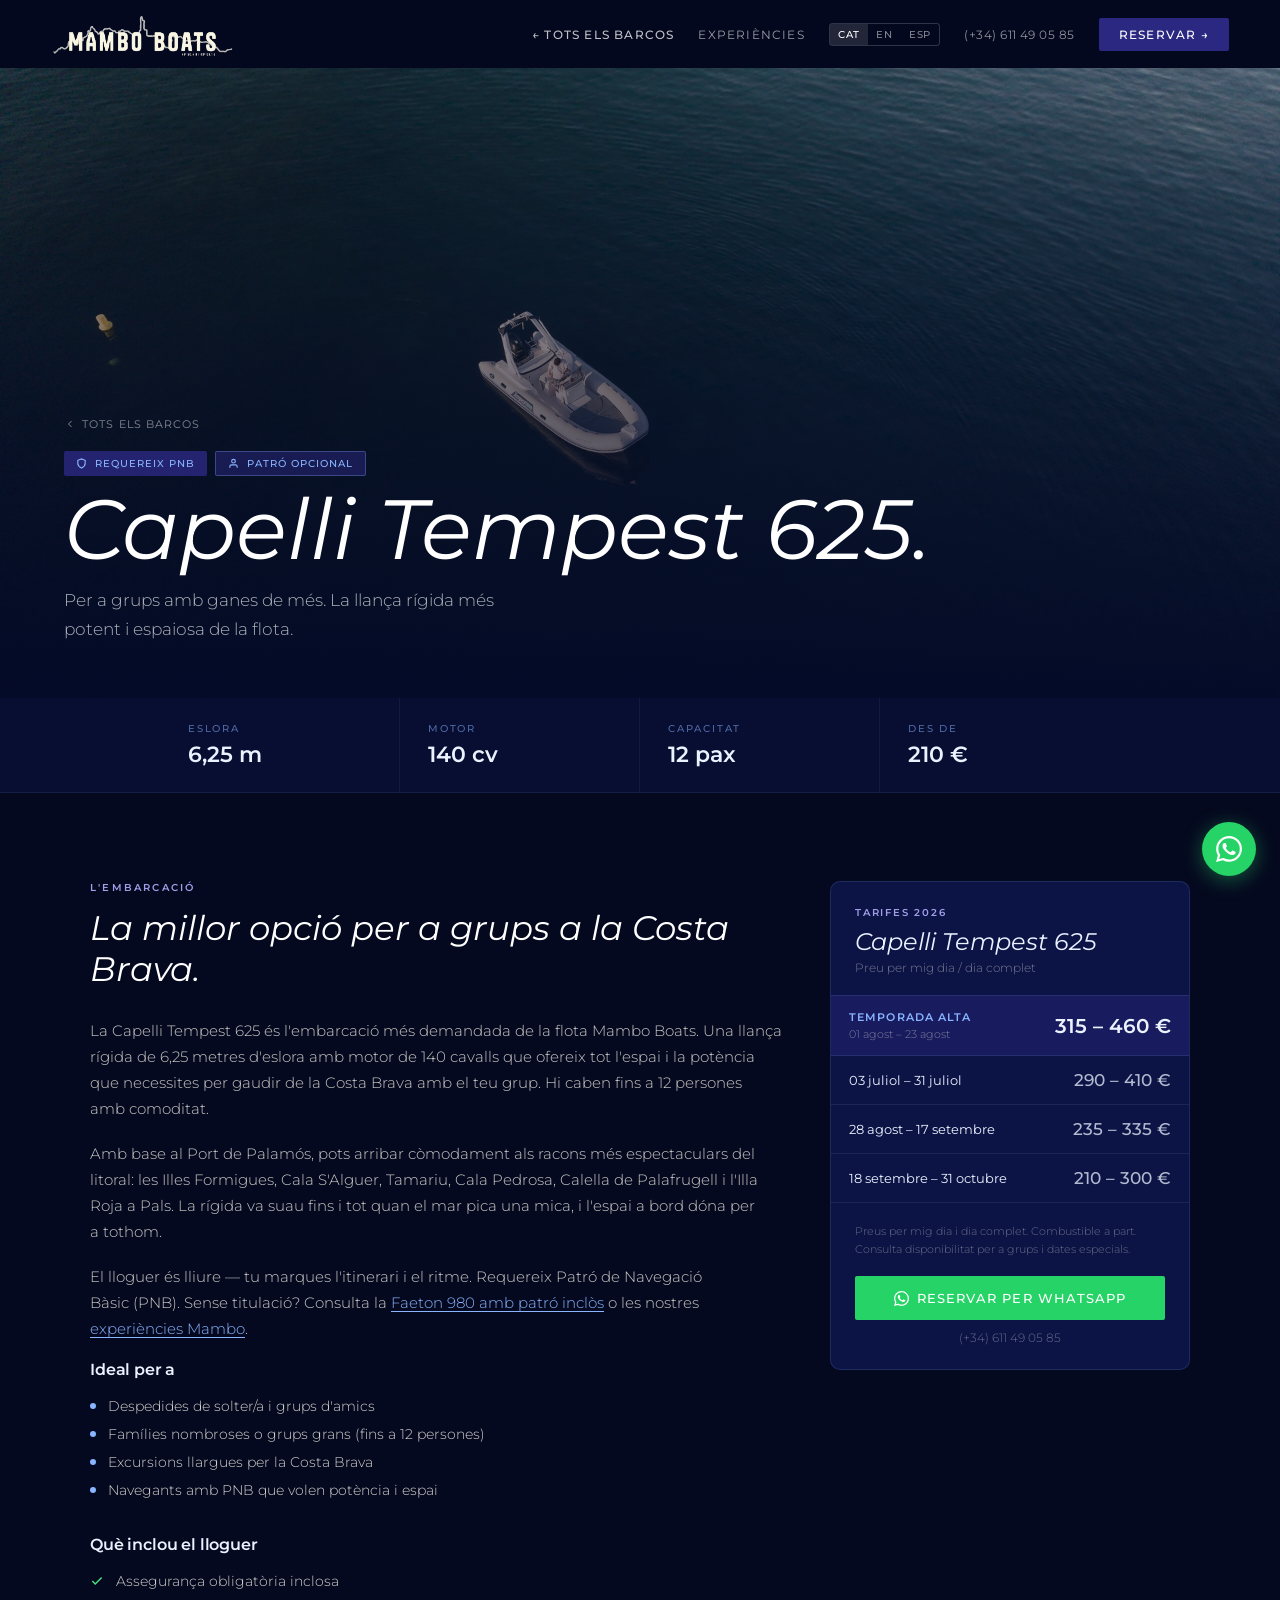
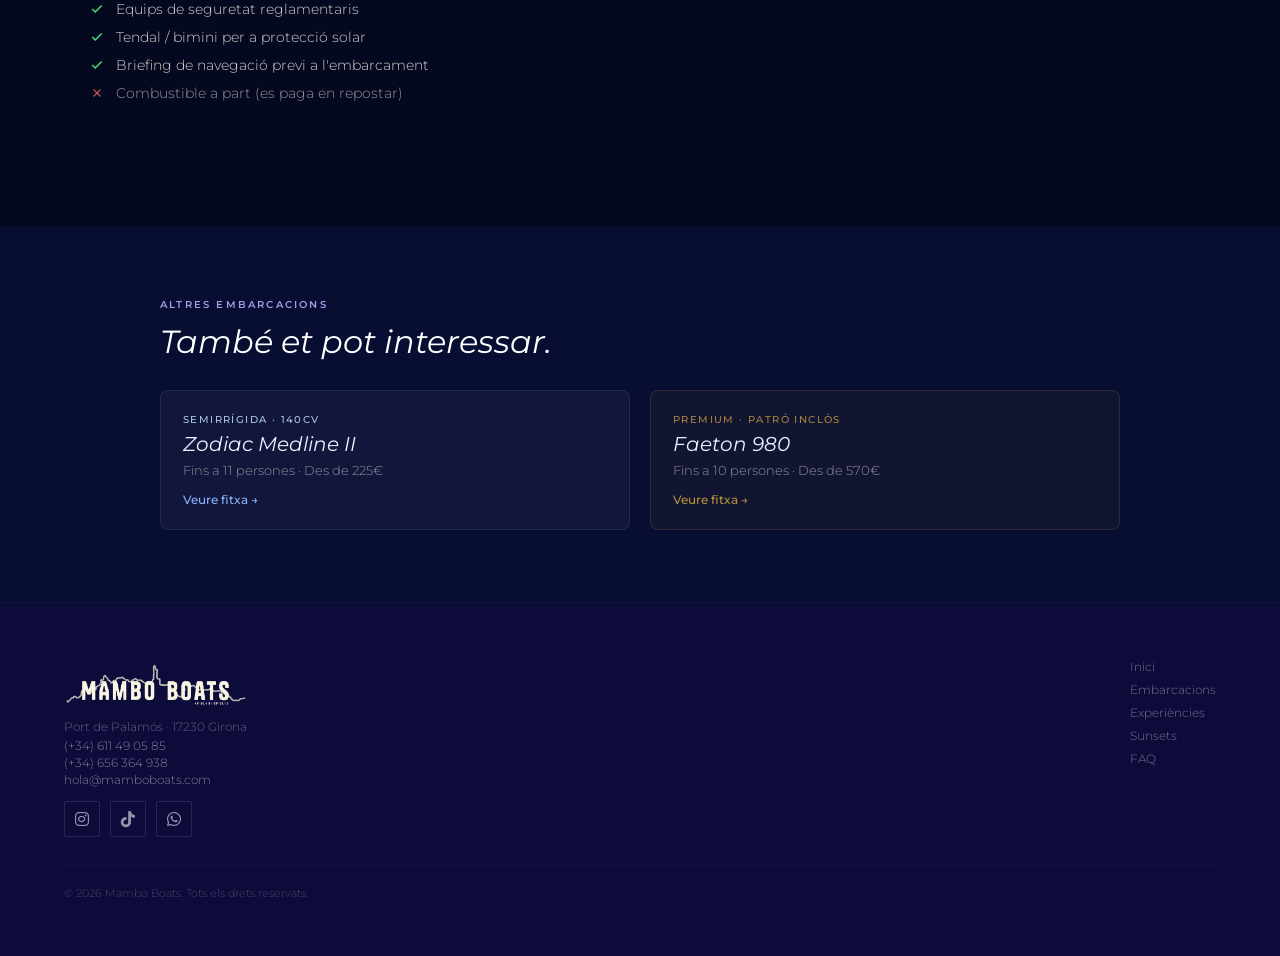
==== capelli-tempest-625.html @ bfef3cdc "Boat details" ====
<!DOCTYPE html>
<html lang="ca">
<head>
<meta charset="UTF-8">
<meta name="viewport" content="width=device-width, initial-scale=1.0">
<title>Alquiler Capelli Tempest 625 en Palamós | Mambo Boats — Costa Brava</title>
<meta name="description" content="Alquiler Capelli Tempest 625 en Palamós. Lancha rígida 6,25m, 140cv, hasta 12 personas. Requiere PNB. Desde 210€. Costa Brava 2026. Reserva por WhatsApp.">
<meta name="keywords" content="alquiler Capelli Tempest 625 Palamós, alquiler lancha rígida Costa Brava, alquiler barco 12 personas Palamós, charter lancha Palamós, alquiler barco PNB Costa Brava">
<link rel="canonical" href="https://mamboboats.com/barcos/capelli-tempest-625">
<link rel="icon" type="image/png" href="img/icon.png">
<link rel="apple-touch-icon" href="img/icon.png">
<meta name="theme-color" content="#05091F">
<meta name="robots" content="index, follow, max-image-preview:large, max-snippet:-1, max-video-preview:-1">
<!-- Geo -->
<meta name="geo.region" content="ES-GI">
<meta name="geo.placename" content="Palamós, Girona, Costa Brava">
<meta name="geo.position" content="41.8498;3.1288">
<meta name="ICBM" content="41.8498, 3.1288">
<!-- hreflang -->
<link rel="alternate" hreflang="es" href="https://mamboboats.com/barcos/capelli-tempest-625">
<link rel="alternate" hreflang="ca" href="https://mamboboats.com/barcos/capelli-tempest-625">
<link rel="alternate" hreflang="en" href="https://mamboboats.com/barcos/capelli-tempest-625">
<link rel="alternate" hreflang="x-default" href="https://mamboboats.com/barcos/capelli-tempest-625">
<!-- Open Graph -->
<meta property="og:type" content="product">
<meta property="og:url" content="https://mamboboats.com/barcos/capelli-tempest-625">
<meta property="og:site_name" content="Mambo Boats">
<meta property="og:title" content="Alquiler Capelli Tempest 625 en Palamós | Mambo Boats — Costa Brava">
<meta property="og:description" content="Lancha rígida 6,25m, 140cv, hasta 12 personas. Requiere PNB. Desde 210€. Port de Palamós, Costa Brava 2026.">
<meta property="og:image" content="https://mamboboats.com/uploads/DJI_20260522195041_0701_D_1-c77cda22.jpg">
<meta property="og:image:width" content="1200">
<meta property="og:image:height" content="630">
<meta property="og:image:alt" content="Capelli Tempest 625 — alquiler de lancha en Palamós, Costa Brava">
<meta property="og:locale" content="es_ES">
<meta property="og:locale:alternate" content="ca_ES">
<meta property="og:locale:alternate" content="en_GB">
<!-- Twitter Card -->
<meta name="twitter:card" content="summary_large_image">
<meta name="twitter:title" content="Alquiler Capelli Tempest 625 en Palamós | Mambo Boats">
<meta name="twitter:description" content="Lancha rígida 140cv, hasta 12 personas. Desde 210€. Costa Brava 2026. Reserva por WhatsApp.">
<meta name="twitter:image" content="https://mamboboats.com/uploads/DJI_20260522195041_0701_D_1-c77cda22.jpg">
<!-- Structured Data -->
<script type="application/ld+json">
{
  "@context": "https://schema.org",
  "@graph": [
    {
      "@type": "WebPage",
      "@id": "https://mamboboats.com/barcos/capelli-tempest-625#webpage",
      "url": "https://mamboboats.com/barcos/capelli-tempest-625",
      "name": "Alquiler Capelli Tempest 625 en Palamós | Mambo Boats",
      "description": "Alquiler de lancha rígida Capelli Tempest 625 en Palamós, Costa Brava. 6,25m, 140cv, hasta 12 personas. Desde 210€.",
      "inLanguage": "es",
      "breadcrumb": { "@id": "https://mamboboats.com/barcos/capelli-tempest-625#breadcrumb" }
    },
    {
      "@type": "BreadcrumbList",
      "@id": "https://mamboboats.com/barcos/capelli-tempest-625#breadcrumb",
      "itemListElement": [
        { "@type": "ListItem", "position": 1, "name": "Mambo Boats", "item": "https://mamboboats.com/" },
        { "@type": "ListItem", "position": 2, "name": "Barcos", "item": "https://mamboboats.com/#barcos" },
        { "@type": "ListItem", "position": 3, "name": "Capelli Tempest 625" }
      ]
    },
    {
      "@type": "Product",
      "@id": "https://mamboboats.com/barcos/capelli-tempest-625#product",
      "name": "Alquiler Capelli Tempest 625 — Palamós, Costa Brava",
      "description": "Alquiler de lancha rígida Capelli Tempest 625 en Palamós, Costa Brava. 6,25 metros, motor 140cv, hasta 12 personas. Requiere PNB.",
      "image": ["https://mamboboats.com/uploads/DJI_20260522195041_0701_D_1-c77cda22.jpg"],
      "brand": { "@type": "Brand", "name": "Capelli" },
      "model": "Tempest 625",
      "additionalProperty": [
        { "@type": "PropertyValue", "name": "Eslora", "value": "6,25 m" },
        { "@type": "PropertyValue", "name": "Motor", "value": "140 cv" },
        { "@type": "PropertyValue", "name": "Capacidad máxima", "value": "12 personas" },
        { "@type": "PropertyValue", "name": "Titulación requerida", "value": "PNB" },
        { "@type": "PropertyValue", "name": "Puerto base", "value": "Port de Palamós, Girona" }
      ],
      "offers": {
        "@type": "AggregateOffer",
        "priceCurrency": "EUR",
        "lowPrice": "210",
        "highPrice": "460",
        "availability": "https://schema.org/InStock",
        "seller": { "@id": "https://mamboboats.com/#business" }
      },
      "provider": { "@id": "https://mamboboats.com/#business" }
    }
  ]
}
</script>
<link rel="preconnect" href="https://fonts.googleapis.com">
<link rel="preconnect" href="https://fonts.gstatic.com" crossorigin>
<link href="https://fonts.googleapis.com/css2?family=Montserrat:wght@300;400;500;600;700&display=swap" rel="stylesheet">
<link href="https://cdnjs.cloudflare.com/ajax/libs/font-awesome/6.5.0/css/all.min.css" rel="stylesheet">
<style>
*,*::before,*::after{margin:0;padding:0;box-sizing:border-box}
html{scroll-behavior:smooth}
body{-webkit-font-smoothing:antialiased;overflow-x:hidden;background:#05091F;font-family:'Montserrat',system-ui,sans-serif;color:#EAF1FF}
a{text-decoration:none;color:inherit}
button{cursor:pointer;border:none;background:none;font-family:inherit}
::-webkit-scrollbar{width:3px}
::-webkit-scrollbar-thumb{background:#89B4FF}
@keyframes fadeUp{from{opacity:0;transform:translateY(20px)}to{opacity:1;transform:translateY(0)}}
@keyframes fadeIn{from{opacity:0}to{opacity:1}}

/* ── HEADER ── */
.bh{position:fixed;top:0;left:0;right:0;z-index:100;height:68px;display:flex;align-items:center;justify-content:space-between;padding:0 clamp(16px,4vw,52px);transition:background .35s,box-shadow .35s;background:rgba(5,9,31,.5);backdrop-filter:blur(20px);-webkit-backdrop-filter:blur(20px)}
.bh.scrolled{background:rgba(5,9,31,.97);box-shadow:0 1px 0 rgba(137,180,255,.08)}
.bh-brand{display:flex;align-items:center;gap:10px;flex-shrink:0}
.bh-logo{height:48px;width:auto;display:block}
.bh-brand-name{font-size:13px;font-weight:500;letter-spacing:.12em;text-transform:uppercase;color:rgba(234,241,255,.92);white-space:nowrap}
.bh-desktop{display:flex;align-items:center;gap:24px}
.bh-link{font-size:12px;font-weight:400;letter-spacing:.1em;text-transform:uppercase;color:rgba(255,255,255,.6);transition:color .2s}
.bh-link:hover,.bh-link-back:hover{color:#fff}
.bh-link-back{font-size:12px;font-weight:500;letter-spacing:.1em;text-transform:uppercase;color:rgba(255,255,255,.75);transition:color .2s}
.lang-switch{display:flex;border:1px solid rgba(255,255,255,.18);border-radius:3px;overflow:hidden}
.lang-btn{font-size:10px;font-weight:500;letter-spacing:.08em;padding:4px 8px;background:transparent;color:rgba(255,255,255,.5);transition:all .2s}
.lang-btn.active,.lang-btn:hover{background:rgba(255,255,255,.12);color:#fff}
.bh-phone{font-size:12px;font-weight:400;color:rgba(255,255,255,.55);letter-spacing:.04em;white-space:nowrap;transition:color .2s}
.bh-phone:hover{color:rgba(255,255,255,.9)}
.btn-bh-cta{font-size:12px;font-weight:500;letter-spacing:.1em;text-transform:uppercase;color:#fff;background:#2B2882;padding:9px 20px;border-radius:2px;transition:background .2s;white-space:nowrap}
.btn-bh-cta:hover{background:#1E1A6E}
.bh-hamburger{display:none;flex-direction:column;gap:5px;width:44px;height:44px;align-items:center;justify-content:center;padding:0}
.bh-hamburger span{display:block;height:1.5px;background:rgba(255,255,255,.85);border-radius:1px;transition:width .2s}
.bh-hamburger span:nth-child(1),.bh-hamburger span:nth-child(3){width:20px}
.bh-hamburger span:nth-child(2){width:14px}

/* ── MOBILE MENU ── */
.mob-menu{display:none;position:fixed;inset:0;z-index:200;background:#171780;flex-direction:column;align-items:center;justify-content:center;gap:20px;animation:fadeIn .22s ease}
.mob-menu.open{display:flex}
.mob-close{position:absolute;top:20px;right:20px;color:rgba(234,241,248,.55);font-size:22px;width:44px;height:44px;display:flex;align-items:center;justify-content:center;background:none;border:none;cursor:pointer}
.mob-close:hover{color:#EAF1F8}
.mob-lang{display:flex;border:1px solid rgba(234,241,248,.2);border-radius:3px;overflow:hidden;margin-bottom:8px}
.mob-lang-btn{font-size:11px;font-weight:500;letter-spacing:.1em;padding:8px 18px;background:transparent;color:rgba(255,255,255,.5);border:none;cursor:pointer;transition:all .2s}
.mob-lang-btn.active,.mob-lang-btn:hover{background:rgba(255,255,255,.12);color:#fff}
.mob-link{font-size:34px;font-weight:300;font-style:italic;color:#EAF1F8}
.mob-link:hover{opacity:.7}
.mob-cta{font-size:13px;font-weight:500;letter-spacing:.1em;text-transform:uppercase;color:#1A2255;background:#25D366;padding:13px 32px;border-radius:2px;margin-top:8px}
.mob-phone{font-size:14px;font-weight:300;color:rgba(234,241,248,.35)}

/* ── HERO ── */
.boat-hero{position:relative;height:70vh;min-height:460px;overflow:hidden;display:flex;align-items:flex-end;margin-top:68px}
.boat-hero-img{position:absolute;inset:0;width:100%;height:100%;object-fit:cover;object-position:47% 40%;display:block}
.boat-hero-overlay{position:absolute;inset:0;background:linear-gradient(to bottom,rgba(4,10,40,.1) 0%,rgba(4,10,40,.52) 45%,rgba(4,10,40,.97) 100%)}
.boat-hero-content{position:relative;z-index:2;width:100%;padding:0 clamp(20px,5vw,80px) clamp(40px,6vh,64px)}
.back-link{display:inline-flex;align-items:center;gap:6px;font-size:11px;font-weight:400;letter-spacing:.1em;text-transform:uppercase;color:rgba(255,255,255,.5);margin-bottom:20px;transition:color .2s;animation:fadeUp .6s .1s both}
.back-link:hover{color:rgba(255,255,255,.85)}
.hero-badges{display:flex;flex-wrap:wrap;gap:8px;margin-bottom:14px;animation:fadeUp .7s .2s both}
.hero-badge{display:inline-flex;align-items:center;gap:8px;background:rgba(43,40,130,.8);backdrop-filter:blur(6px);padding:5px 12px;border-radius:2px;font-size:10px;font-weight:500;letter-spacing:.1em;text-transform:uppercase;color:#89B4FF}
.hero-badge-outline{display:inline-flex;align-items:center;gap:8px;background:rgba(43,40,130,.5);backdrop-filter:blur(6px);border:1px solid rgba(137,180,255,.3);padding:5px 12px;border-radius:2px;font-size:10px;font-weight:500;letter-spacing:.1em;text-transform:uppercase;color:#89B4FF}
.boat-h1{font-size:clamp(42px,7vw,84px);font-weight:400;font-style:italic;color:#fff;line-height:.95;margin-bottom:16px;animation:fadeUp .8s .3s both}
.boat-hero-sub{font-size:clamp(14px,1.5vw,17px);font-weight:300;color:rgba(255,255,255,.68);max-width:480px;line-height:1.7;animation:fadeUp .8s .45s both;text-wrap:pretty}

/* ── SPECS STRIP ── */
.specs-strip{background:#080D32;border-bottom:1px solid rgba(137,180,255,.1)}
.specs-inner{display:grid;grid-template-columns:repeat(4,1fr);max-width:960px;margin:0 auto}
.spec-box{padding:24px 28px;border-right:1px solid rgba(137,180,255,.08)}
.spec-box:last-child{border-right:none}
.spec-label{font-size:10px;font-weight:500;letter-spacing:.18em;text-transform:uppercase;color:rgba(137,180,255,.55);margin-bottom:6px}
.spec-value{font-size:22px;font-weight:600;color:#EAF1FF}

/* ── MAIN CONTENT ── */
.boat-section{padding:clamp(56px,7vw,88px) clamp(20px,5vw,80px);background:#05091F}
.boat-main-grid{display:grid;grid-template-columns:1fr 360px;gap:48px;align-items:start;max-width:1100px;margin:0 auto}
.content-label{font-size:10px;font-weight:600;letter-spacing:.22em;text-transform:uppercase;color:#A09EE8;margin-bottom:14px}
.content-h2{font-size:clamp(22px,3vw,34px);font-weight:400;font-style:italic;color:#fff;line-height:1.2;margin-bottom:28px}
.content-p{font-size:15px;font-weight:300;color:rgba(248,244,236,.82);line-height:1.75;margin-bottom:18px;text-wrap:pretty}
.content-p a{color:#89B4FF;text-decoration:underline;text-underline-offset:3px}
.content-h3{font-size:16px;font-weight:600;color:#EAF1FF;margin-bottom:18px;letter-spacing:-.01em}
.bullet-list{display:flex;flex-direction:column;gap:10px;margin-bottom:36px}
.bullet-item{display:flex;align-items:center;gap:12px}
.bullet-dot{width:6px;height:6px;border-radius:50%;background:#89B4FF;flex-shrink:0}
.bullet-text,.check-text{font-size:14px;font-weight:300;color:rgba(248,244,236,.85)}
.check-text-no{font-size:14px;font-weight:300;color:rgba(248,244,236,.6)}
.check-list{display:flex;flex-direction:column;gap:10px;margin-bottom:36px}
.check-item{display:flex;align-items:center;gap:12px}

/* ── PRICING CARD ── */
.pricing-card{position:sticky;top:84px}
.pricing-box{background:#0C1445;border:1px solid rgba(137,180,255,.14);border-radius:10px;overflow:hidden}
.pricing-header{padding:24px 24px 0}
.pricing-label{font-size:10px;font-weight:600;letter-spacing:.18em;text-transform:uppercase;color:#A09EE8;margin-bottom:8px}
.pricing-h3{font-size:24px;font-weight:400;font-style:italic;color:#EAF1FF;margin-bottom:4px}
.pricing-sub{font-size:12px;font-weight:300;color:rgba(248,244,236,.45);margin-bottom:20px}
.pricing-high{background:rgba(43,40,130,.4);border-top:1px solid rgba(137,180,255,.12);border-bottom:1px solid rgba(137,180,255,.12)}
.tariff-row{display:flex;align-items:center;justify-content:space-between;padding:14px 18px;border-bottom:1px solid rgba(220,240,255,.08)}
.tariff-row:last-child{border-bottom:none}
.tariff-season{font-size:11px;font-weight:600;letter-spacing:.1em;text-transform:uppercase;color:#89B4FF;margin-bottom:3px}
.tariff-dates{font-size:11px;font-weight:300;color:rgba(248,244,236,.45)}
.tariff-price-big{font-size:20px;font-weight:600;color:#EAF1FF;white-space:nowrap}
.tariff-date-text{font-size:13px;font-weight:400;color:#EAF1FF}
.tariff-price-sm{font-size:17px;font-weight:500;color:rgba(234,241,255,.75);white-space:nowrap}
.pricing-footer{padding:20px 24px 24px;border-top:1px solid rgba(137,180,255,.1)}
.pricing-note{font-size:11px;font-weight:300;color:rgba(248,244,236,.38);line-height:1.6;margin-bottom:18px;text-wrap:pretty}
.btn-wa-pricing{display:flex;align-items:center;justify-content:center;gap:8px;font-size:13px;font-weight:500;letter-spacing:.08em;text-transform:uppercase;color:#fff;background:#25D366;padding:14px 20px;border-radius:2px;margin-bottom:10px;transition:background .2s}
.btn-wa-pricing:hover{background:#1DB954}
.pricing-phone{display:flex;align-items:center;justify-content:center;gap:6px;font-size:12px;font-weight:300;color:rgba(234,241,248,.4);transition:color .2s}
.pricing-phone:hover{color:rgba(234,241,248,.85)}

/* ── OTHER BOATS ── */
.other-section{padding:clamp(48px,6vw,72px) clamp(20px,5vw,80px);background:#080D32}
.other-inner{max-width:960px;margin:0 auto}
.other-label{font-size:10px;font-weight:600;letter-spacing:.22em;text-transform:uppercase;color:#A09EE8;margin-bottom:12px}
.other-h2{font-size:clamp(22px,3vw,32px);font-weight:400;font-style:italic;color:#fff;line-height:1.2;margin-bottom:28px}
.other-grid{display:grid;grid-template-columns:1fr 1fr;gap:20px}
.other-card{background:rgba(255,255,255,.04);border:1px solid rgba(137,180,255,.12);border-radius:8px;padding:22px;display:flex;flex-direction:column;gap:6px;transition:border-color .2s}
.other-card:hover{border-color:rgba(137,180,255,.35)}
.other-card-gold{background:rgba(212,167,60,.05);border:1px solid rgba(212,167,60,.15);border-radius:8px;padding:22px;display:flex;flex-direction:column;gap:6px;transition:border-color .2s}
.other-card-gold:hover{border-color:rgba(212,167,60,.4)}
.other-type{font-size:10px;font-weight:500;letter-spacing:.14em;text-transform:uppercase;color:#A8C8DC}
.other-type-gold{font-size:10px;font-weight:500;letter-spacing:.14em;text-transform:uppercase;color:rgba(212,167,60,.75)}
.other-name{font-size:20px;font-weight:400;font-style:italic;color:#EAF1FF}
.other-info{font-size:13px;font-weight:300;color:rgba(248,244,236,.55)}
.other-cta{font-size:12px;font-weight:500;color:#89B4FF;margin-top:8px}
.other-cta-gold{font-size:12px;font-weight:500;color:rgba(212,167,60,.85);margin-top:8px}

/* ── FOOTER ── */
.boat-footer{background:#0D0B3A;padding:clamp(36px,5vw,56px) clamp(20px,5vw,80px);border-top:1px solid rgba(137,180,255,.06)}
.footer-top{display:flex;flex-wrap:wrap;gap:32px;align-items:flex-start;justify-content:space-between;margin-bottom:28px}
.footer-logo{height:48px;width:auto;display:block;margin-bottom:12px}
.footer-address{font-size:12px;font-weight:300;color:rgba(234,241,248,.38);margin-bottom:4px}
.footer-contact{font-size:12px;font-weight:300;color:rgba(234,241,248,.5);display:block;margin-top:2px;transition:color .2s}
.footer-contact:hover{color:rgba(234,241,248,.85)}
.footer-socials{display:flex;gap:10px;margin-top:14px}
.footer-social-btn{width:36px;height:36px;border:1px solid rgba(234,241,248,.12);border-radius:2px;display:flex;align-items:center;justify-content:center;font-size:16px;color:rgba(234,241,248,.6);transition:border-color .2s,background .2s}
.footer-social-btn:hover{border-color:rgba(234,241,248,.4);background:rgba(234,241,248,.06)}
.footer-links{display:flex;flex-direction:column;gap:8px}
.footer-link{font-size:12px;font-weight:300;color:rgba(234,241,248,.45);transition:color .2s}
.footer-link:hover{color:rgba(234,241,248,.85)}
.footer-bottom{border-top:1px solid rgba(137,180,255,.06);padding-top:20px;font-size:11px;font-weight:300;color:rgba(234,241,248,.25)}

/* ── WHATSAPP FLOAT ── */
.wa-float{position:fixed;bottom:24px;right:24px;z-index:90;width:54px;height:54px;background:#25D366;border-radius:50%;display:flex;align-items:center;justify-content:center;box-shadow:0 4px 20px rgba(37,211,102,.4);transition:transform .2s}
.wa-float:hover{transform:translateY(-2px)}

/* ── RESPONSIVE ── */
@media(max-width:1024px){
  .boat-main-grid{grid-template-columns:1fr}
  .pricing-card{position:static}
}
@media(max-width:768px){
  .bh-desktop{display:none}
  .bh-hamburger{display:flex}
}
@media(max-width:600px){
  .specs-inner{grid-template-columns:1fr 1fr}
  .other-grid{grid-template-columns:1fr}
  .spec-box{padding:16px 18px}
}
</style>
</head>
<body>

<!-- ── HEADER ── -->
<header class="bh" id="boatHeader">
  <a href="index.html" class="bh-brand">
    <img class="bh-logo" src="img/logo_mambo_trans.png" alt="Mambo Boats">
  </a>
  <nav class="bh-desktop">
    <a class="bh-link-back" href="index.html#barcos"
      data-es="← Todos los barcos" data-en="← All boats" data-ca="← Tots els barcos">← Tots els barcos</a>
    <a class="bh-link" href="index.html#experiencias"
      data-es="Experiencias" data-en="Experiences" data-ca="Experiències">Experiències</a>
    <div class="lang-switch">
      <button onclick="setLang('ca')" class="lang-btn" data-lang-btn="ca">CAT</button>
      <button onclick="setLang('en')" class="lang-btn" data-lang-btn="en">EN</button>
      <button onclick="setLang('es')" class="lang-btn" data-lang-btn="es">ESP</button>
    </div>
    <a href="tel:+34611490585" class="bh-phone">(+34) 611 49 05 85</a>
    <a href="https://wa.me/34611490585?text=Hola%2C+vull+informaci%C3%B3+sobre+la+Capelli+Tempest+625." class="btn-bh-cta" target="_blank"
      data-es="Reservar →" data-en="Book now →" data-ca="Reservar →">Reservar →</a>
  </nav>
  <button class="bh-hamburger" onclick="toggleMobMenu()" aria-label="Menú">
    <span></span><span></span><span></span>
  </button>
</header>

<!-- ── MOBILE MENU ── -->
<div class="mob-menu" id="mobMenu">
  <button class="mob-close" onclick="toggleMobMenu()">✕</button>
  <div class="mob-lang">
    <button onclick="setLang('ca')" class="mob-lang-btn" data-lang-btn="ca">CAT</button>
    <button onclick="setLang('en')" class="mob-lang-btn" data-lang-btn="en">EN</button>
    <button onclick="setLang('es')" class="mob-lang-btn" data-lang-btn="es">ESP</button>
  </div>
  <a href="index.html#barcos" class="mob-link" onclick="toggleMobMenu()"
    data-es="← Todos los barcos" data-en="← All boats" data-ca="← Tots els barcos">← Tots els barcos</a>
  <a href="index.html#experiencias" class="mob-link" onclick="toggleMobMenu()"
    data-es="Experiencias" data-en="Experiences" data-ca="Experiències">Experiències</a>
  <a href="https://wa.me/34611490585?text=Hola%2C+vull+informaci%C3%B3+sobre+la+Capelli+Tempest+625." class="mob-cta" target="_blank"
    data-es="Reservar por WhatsApp" data-en="Book via WhatsApp" data-ca="Reservar per WhatsApp">Reservar per WhatsApp</a>
  <a href="tel:+34611490585" class="mob-phone">(+34) 611 49 05 85</a>
</div>

<!-- ── HERO ── -->
<section class="boat-hero">
  <img class="boat-hero-img" src="uploads/DJI_20260522195041_0701_D_1-c77cda22.jpg"
    alt="Capelli Tempest 625 — Alquiler barco Palamós Costa Brava" fetchpriority="high">
  <div class="boat-hero-overlay"></div>
  <div class="boat-hero-content">
    <a href="index.html#barcos" class="back-link">
      <svg width="12" height="12" viewBox="0 0 24 24" fill="none" stroke="currentColor" stroke-width="2"><polyline points="15 18 9 12 15 6"></polyline></svg>
      <span data-es="Todos los barcos" data-en="All boats" data-ca="Tots els barcos">Tots els barcos</span>
    </a>
    <div class="hero-badges">
      <div class="hero-badge">
        <svg width="11" height="11" viewBox="0 0 24 24" fill="none" stroke="currentColor" stroke-width="2.5"><path d="M12 22s8-4 8-10V5l-8-3-8 3v7c0 6 8 10 8 10z"></path></svg>
        <span data-es="Requiere PNB" data-en="PNB required" data-ca="Requereix PNB">Requereix PNB</span>
      </div>
      <div class="hero-badge-outline">
        <svg width="11" height="11" viewBox="0 0 24 24" fill="none" stroke="currentColor" stroke-width="2.5"><path d="M20 21v-2a4 4 0 00-4-4H8a4 4 0 00-4 4v2"></path><circle cx="12" cy="7" r="4"></circle></svg>
        <span data-es="Patrón opcional" data-en="Skipper optional" data-ca="Patró opcional">Patró opcional</span>
      </div>
    </div>
    <h1 class="boat-h1">Capelli Tempest 625.</h1>
    <p class="boat-hero-sub"
      data-es="Para grupos con ganas de más. La lancha rígida más potente y espaciosa de la flota."
      data-en="For groups who want more. The most powerful and spacious rigid motorboat in the fleet."
      data-ca="Per a grups amb ganes de més. La llança rígida més potent i espaiosa de la flota.">Per a grups amb ganes de més. La llança rígida més potent i espaiosa de la flota.</p>
  </div>
</section>

<!-- ── SPECS STRIP ── -->
<div class="specs-strip">
  <div class="specs-inner">
    <div class="spec-box">
      <p class="spec-label" data-es="Eslora" data-en="Length" data-ca="Eslora">Eslora</p>
      <p class="spec-value">6,25 m</p>
    </div>
    <div class="spec-box">
      <p class="spec-label" data-es="Motor" data-en="Engine" data-ca="Motor">Motor</p>
      <p class="spec-value">140 cv</p>
    </div>
    <div class="spec-box">
      <p class="spec-label" data-es="Capacidad" data-en="Capacity" data-ca="Capacitat">Capacitat</p>
      <p class="spec-value">12 pax</p>
    </div>
    <div class="spec-box">
      <p class="spec-label" data-es="Desde" data-en="From" data-ca="Des de">Des de</p>
      <p class="spec-value">210 €</p>
    </div>
  </div>
</div>

<!-- ── MAIN CONTENT ── -->
<section class="boat-section">
  <div class="boat-main-grid">

    <!-- LEFT: Description -->
    <div>
      <p class="content-label"
        data-es="El barco" data-en="The boat" data-ca="L'embarcació">L'embarcació</p>
      <h2 class="content-h2"
        data-es="La mejor opción para grupos en la Costa Brava."
        data-en="The best option for groups on the Costa Brava."
        data-ca="La millor opció per a grups a la Costa Brava.">La millor opció per a grups a la Costa Brava.</h2>

      <p class="content-p"
        data-es="La Capelli Tempest 625 es la embarcación más demandada de la flota Mambo Boats. Una lancha rígida de 6,25 metros de eslora con motor de 140 caballos que ofrece todo el espacio y la potencia que necesitas para disfrutar de la Costa Brava con tu grupo. Caben hasta 12 personas con comodidad."
        data-en="The Capelli Tempest 625 is the most popular vessel in the Mambo Boats fleet. A rigid 6.25-metre motorboat with a 140-horsepower engine offering all the space and power you need to enjoy the Costa Brava with your group. Up to 12 people fit comfortably."
        data-ca="La Capelli Tempest 625 és l'embarcació més demandada de la flota Mambo Boats. Una llança rígida de 6,25 metres d'eslora amb motor de 140 cavalls que ofereix tot l'espai i la potència que necessites per gaudir de la Costa Brava amb el teu grup. Hi caben fins a 12 persones amb comoditat.">La Capelli Tempest 625 és l'embarcació més demandada de la flota Mambo Boats. Una llança rígida de 6,25 metres d'eslora amb motor de 140 cavalls que ofereix tot l'espai i la potència que necessites per gaudir de la Costa Brava amb el teu grup. Hi caben fins a 12 persones amb comoditat.</p>

      <p class="content-p"
        data-es="Con base en el Port de Palamós, puedes llegar cómodamente a los rincones más espectaculares del litoral: las Illes Formigues, Cala S'Alguer, Tamariu, Cala Pedrosa, Calella de Palafrugell e Illa Roja en Pals. La rígida va suave incluso cuando el mar pica un poco, y el espacio a bordo da para todos."
        data-en="Based at the Port of Palamós, you can easily reach the most spectacular spots on the coast: Illes Formigues, Cala S'Alguer, Tamariu, Cala Pedrosa, Calella de Palafrugell and Illa Roja in Pals. She handles smoothly even in slight chop, and there's room for everyone on deck."
        data-ca="Amb base al Port de Palamós, pots arribar còmodament als racons més espectaculars del litoral: les Illes Formigues, Cala S'Alguer, Tamariu, Cala Pedrosa, Calella de Palafrugell i l'Illa Roja a Pals. La rígida va suau fins i tot quan el mar pica una mica, i l'espai a bord dóna per a tothom.">Amb base al Port de Palamós, pots arribar còmodament als racons més espectaculars del litoral: les Illes Formigues, Cala S'Alguer, Tamariu, Cala Pedrosa, Calella de Palafrugell i l'Illa Roja a Pals. La rígida va suau fins i tot quan el mar pica una mica, i l'espai a bord dóna per a tothom.</p>

      <!-- Paragraph with links — show/hide per lang -->
      <p class="content-p" data-lang="ca">El lloguer és lliure — tu marques l'itinerari i el ritme. Requereix Patró de Navegació Bàsic (PNB). Sense titulació? Consulta la <a href="faeton-980.html">Faeton 980 amb patró inclòs</a> o les nostres <a href="index.html#experiencias">experiències Mambo</a>.</p>
      <p class="content-p" data-lang="es" hidden>El alquiler es libre — tú marcas el itinerario y el ritmo. Requiere Patrón de Navegación Básico (PNB). ¿Sin titulación? Consulta la <a href="faeton-980.html">Faeton 980 con patrón incluido</a> o nuestras <a href="index.html#experiencias">experiencias Mambo</a>.</p>
      <p class="content-p" data-lang="en" hidden>The rental is completely free — you set the itinerary and pace. A Basic Navigation Skipper certificate (PNB) is required. No licence? Check out the <a href="faeton-980.html">Faeton 980 with skipper included</a> or our <a href="index.html#experiencias">Mambo experiences</a>.</p>

      <h3 class="content-h3" data-es="Ideal para" data-en="Ideal for" data-ca="Ideal per a">Ideal per a</h3>
      <ul class="bullet-list" style="list-style:none">
        <li class="bullet-item">
          <span class="bullet-dot"></span>
          <span class="bullet-text"
            data-es="Despedidas de soltero/a y grupos de amigos"
            data-en="Stag/hen dos and groups of friends"
            data-ca="Despedides de solter/a i grups d'amics">Despedides de solter/a i grups d'amics</span>
        </li>
        <li class="bullet-item">
          <span class="bullet-dot"></span>
          <span class="bullet-text"
            data-es="Familias numerosas o grupos grandes (hasta 12 personas)"
            data-en="Large families or big groups (up to 12 people)"
            data-ca="Famílies nombroses o grups grans (fins a 12 persones)">Famílies nombroses o grups grans (fins a 12 persones)</span>
        </li>
        <li class="bullet-item">
          <span class="bullet-dot"></span>
          <span class="bullet-text"
            data-es="Excursiones largas por la Costa Brava"
            data-en="Long day trips along the Costa Brava"
            data-ca="Excursions llargues per la Costa Brava">Excursions llargues per la Costa Brava</span>
        </li>
        <li class="bullet-item">
          <span class="bullet-dot"></span>
          <span class="bullet-text"
            data-es="Navegantes con PNB que quieren potencia y espacio"
            data-en="Sailors with PNB who want power and space"
            data-ca="Navegants amb PNB que volen potència i espai">Navegants amb PNB que volen potència i espai</span>
        </li>
      </ul>

      <h3 class="content-h3" data-es="Qué incluye el alquiler" data-en="What's included" data-ca="Què inclou el lloguer">Què inclou el lloguer</h3>
      <ul class="check-list" style="list-style:none">
        <li class="check-item">
          <svg width="14" height="14" viewBox="0 0 24 24" fill="none" stroke="#4ADE80" stroke-width="2.5" flex-shrink="0"><polyline points="20 6 9 17 4 12"></polyline></svg>
          <span class="check-text"
            data-es="Seguro obligatorio incluido"
            data-en="Mandatory insurance included"
            data-ca="Assegurança obligatòria inclosa">Assegurança obligatòria inclosa</span>
        </li>
        <li class="check-item">
          <svg width="14" height="14" viewBox="0 0 24 24" fill="none" stroke="#4ADE80" stroke-width="2.5"><polyline points="20 6 9 17 4 12"></polyline></svg>
          <span class="check-text"
            data-es="Equipos de seguridad reglamentarios"
            data-en="Regulation safety equipment"
            data-ca="Equips de seguretat reglamentaris">Equips de seguretat reglamentaris</span>
        </li>
        <li class="check-item">
          <svg width="14" height="14" viewBox="0 0 24 24" fill="none" stroke="#4ADE80" stroke-width="2.5"><polyline points="20 6 9 17 4 12"></polyline></svg>
          <span class="check-text"
            data-es="Toldo / bimini para protección solar"
            data-en="Canopy / bimini for sun protection"
            data-ca="Tendal / bimini per a protecció solar">Tendal / bimini per a protecció solar</span>
        </li>
        <li class="check-item">
          <svg width="14" height="14" viewBox="0 0 24 24" fill="none" stroke="#4ADE80" stroke-width="2.5"><polyline points="20 6 9 17 4 12"></polyline></svg>
          <span class="check-text"
            data-es="Briefing de navegación previo al embarque"
            data-en="Navigation briefing before boarding"
            data-ca="Briefing de navegació previ a l'embarcament">Briefing de navegació previ a l'embarcament</span>
        </li>
        <li class="check-item">
          <svg width="14" height="14" viewBox="0 0 24 24" fill="none" stroke="rgba(248,100,100,.7)" stroke-width="2.5"><line x1="18" y1="6" x2="6" y2="18"></line><line x1="6" y1="6" x2="18" y2="18"></line></svg>
          <span class="check-text-no"
            data-es="Combustible aparte (se paga al repostar)"
            data-en="Fuel not included (paid at the pump)"
            data-ca="Combustible a part (es paga en repostar)">Combustible a part (es paga en repostar)</span>
        </li>
      </ul>
    </div>

    <!-- RIGHT: Pricing -->
    <div class="pricing-card">
      <div class="pricing-box">
        <div class="pricing-header">
          <p class="pricing-label" data-es="Tarifas 2026" data-en="Rates 2026" data-ca="Tarifes 2026">Tarifes 2026</p>
          <h3 class="pricing-h3">Capelli Tempest 625</h3>
          <p class="pricing-sub"
            data-es="Precio por medio día / día completo"
            data-en="Half-day and full-day rates"
            data-ca="Preu per mig dia / dia complet">Preu per mig dia / dia complet</p>
        </div>
        <div class="pricing-high">
          <div class="tariff-row">
            <div>
              <p class="tariff-season" data-es="Temporada alta" data-en="High season" data-ca="Temporada alta">Temporada alta</p>
              <p class="tariff-dates" data-es="01 agosto – 23 agosto" data-en="1 August – 23 August" data-ca="01 agost – 23 agost">01 agost – 23 agost</p>
            </div>
            <p class="tariff-price-big">315 – 460 €</p>
          </div>
        </div>
        <div class="tariff-row">
          <p class="tariff-date-text" data-es="03 julio – 31 julio" data-en="3 July – 31 July" data-ca="03 juliol – 31 juliol">03 juliol – 31 juliol</p>
          <p class="tariff-price-sm">290 – 410 €</p>
        </div>
        <div class="tariff-row">
          <p class="tariff-date-text" data-es="28 agosto – 17 septiembre" data-en="28 Aug – 17 Sep" data-ca="28 agost – 17 setembre">28 agost – 17 setembre</p>
          <p class="tariff-price-sm">235 – 335 €</p>
        </div>
        <div class="tariff-row" style="border-bottom:none">
          <p class="tariff-date-text" data-es="18 septiembre – 31 octubre" data-en="18 Sep – 31 Oct" data-ca="18 setembre – 31 octubre">18 setembre – 31 octubre</p>
          <p class="tariff-price-sm">210 – 300 €</p>
        </div>
        <div class="pricing-footer">
          <p class="pricing-note"
            data-es="Precios para medio día y día completo. Combustible aparte. Consulta disponibilidad para grupos y fechas especiales."
            data-en="Half-day and full-day rates. Fuel not included. Ask about availability for groups and special dates."
            data-ca="Preus per mig dia i dia complet. Combustible a part. Consulta disponibilitat per a grups i dates especials.">Preus per mig dia i dia complet. Combustible a part. Consulta disponibilitat per a grups i dates especials.</p>
          <a href="https://wa.me/34611490585?text=Hola%2C+vull+reservar+la+Capelli+Tempest+625+a+Palam%C3%B3s." class="btn-wa-pricing" target="_blank">
            <svg width="15" height="15" viewBox="0 0 24 24" fill="currentColor"><path d="M17.472 14.382c-.297-.149-1.758-.867-2.03-.967-.273-.099-.471-.148-.67.15-.197.297-.767.966-.94 1.164-.173.199-.347.223-.644.075-.297-.15-1.255-.463-2.39-1.475-.883-.788-1.48-1.761-1.653-2.059-.173-.297-.018-.458.13-.606.134-.133.298-.347.446-.52.149-.174.198-.298.298-.497.099-.198.05-.371-.025-.52-.075-.149-.669-1.612-.916-2.207-.242-.579-.487-.5-.669-.51-.173-.008-.371-.01-.57-.01-.198 0-.52.074-.792.372-.272.297-1.04 1.016-1.04 2.479 0 1.462 1.065 2.875 1.213 3.074.149.198 2.096 3.2 5.077 4.487.709.306 1.262.489 1.694.625.712.227 1.36.195 1.871.118.571-.085 1.758-.719 2.006-1.413.248-.694.248-1.289.173-1.413-.074-.124-.272-.198-.57-.347m-5.421 7.403h-.004a9.87 9.87 0 01-5.031-1.378l-.361-.214-3.741.982.998-3.648-.235-.374a9.86 9.86 0 01-1.51-5.26c.001-5.45 4.436-9.884 9.888-9.884 2.64 0 5.122 1.03 6.988 2.898a9.825 9.825 0 012.893 6.994c-.003 5.45-4.437 9.884-9.885 9.884m8.413-18.297A11.815 11.815 0 0012.05 0C5.495 0 .16 5.335.157 11.892c0 2.096.547 4.142 1.588 5.945L.057 24l6.305-1.654a11.882 11.882 0 005.683 1.448h.005c6.554 0 11.89-5.335 11.893-11.893a11.821 11.821 0 00-3.48-8.413Z"/></svg>
            <span data-es="Reservar por WhatsApp" data-en="Book via WhatsApp" data-ca="Reservar per WhatsApp">Reservar per WhatsApp</span>
          </a>
          <a href="tel:+34611490585" class="pricing-phone">(+34) 611 49 05 85</a>
        </div>
      </div>
    </div>

  </div>
</section>

<!-- ── OTHER BOATS ── -->
<section class="other-section">
  <div class="other-inner">
    <p class="other-label" data-es="Otros barcos" data-en="Other boats" data-ca="Altres embarcacions">Altres embarcacions</p>
    <h2 class="other-h2"
      data-es="También puede interesarte."
      data-en="You might also like."
      data-ca="També et pot interessar.">També et pot interessar.</h2>
    <div class="other-grid">
      <a href="zodiac-medline-ii.html" class="other-card">
        <p class="other-type" data-es="Semirrígida · 140cv" data-en="RIB · 140hp" data-ca="Semirrígida · 140cv">Semirrígida · 140cv</p>
        <p class="other-name">Zodiac Medline II</p>
        <p class="other-info" data-es="Hasta 11 personas · Desde 225€" data-en="Up to 11 people · From €225" data-ca="Fins a 11 persones · Des de 225€">Fins a 11 persones · Des de 225€</p>
        <p class="other-cta" data-es="Ver ficha →" data-en="View details →" data-ca="Veure fitxa →">Veure fitxa →</p>
      </a>
      <a href="faeton-980.html" class="other-card-gold">
        <p class="other-type-gold" data-es="Premium · Patrón incluido" data-en="Premium · Skipper included" data-ca="Premium · Patró inclòs">Premium · Patró inclòs</p>
        <p class="other-name">Faeton 980</p>
        <p class="other-info" data-es="Hasta 10 personas · Desde 570€" data-en="Up to 10 people · From €570" data-ca="Fins a 10 persones · Des de 570€">Fins a 10 persones · Des de 570€</p>
        <p class="other-cta-gold" data-es="Ver ficha →" data-en="View details →" data-ca="Veure fitxa →">Veure fitxa →</p>
      </a>
    </div>
  </div>
</section>

<!-- ── FOOTER ── -->
<footer class="boat-footer">
  <div class="footer-top">
    <div>
      <img class="footer-logo" src="img/logo_mambo_trans.png" alt="Mambo Boats">
      <p class="footer-address">Port de Palamós · 17230 Girona</p>
      <a href="tel:+34611490585" class="footer-contact">(+34) 611 49 05 85</a>
      <a href="tel:+34656364938" class="footer-contact">(+34) 656 364 938</a>
      <a href="mailto:hola@mamboboats.com" class="footer-contact">hola@mamboboats.com</a>
      <div class="footer-socials">
        <a href="https://www.instagram.com/mamboboats/" target="_blank" class="footer-social-btn" aria-label="Instagram"><i class="fab fa-instagram"></i></a>
        <a href="https://www.tiktok.com/@mamboboats" target="_blank" class="footer-social-btn" aria-label="TikTok"><i class="fab fa-tiktok"></i></a>
        <a href="https://wa.me/34611490585" target="_blank" class="footer-social-btn" aria-label="WhatsApp"><i class="fab fa-whatsapp"></i></a>
      </div>
    </div>
    <div class="footer-links">
      <a href="index.html" class="footer-link" data-es="Inicio" data-en="Home" data-ca="Inici">Inici</a>
      <a href="index.html#barcos" class="footer-link" data-es="Barcos" data-en="Boats" data-ca="Embarcacions">Embarcacions</a>
      <a href="index.html#experiencias" class="footer-link" data-es="Experiencias" data-en="Experiences" data-ca="Experiències">Experiències</a>
      <a href="index.html#sunsets" class="footer-link">Sunsets</a>
      <a href="index.html#faq" class="footer-link">FAQ</a>
    </div>
  </div>
  <div class="footer-bottom">
    <p data-es="© 2026 Mambo Boats. Todos los derechos reservados."
      data-en="© 2026 Mambo Boats. All rights reserved."
      data-ca="© 2026 Mambo Boats. Tots els drets reservats.">© 2026 Mambo Boats. Tots els drets reservats.</p>
  </div>
</footer>

<!-- ── WHATSAPP FLOAT ── -->
<a href="https://wa.me/34611490585?text=Hola%2C+vull+informaci%C3%B3+sobre+la+Capelli+Tempest+625." class="wa-float" target="_blank" aria-label="WhatsApp">
  <svg width="26" height="26" viewBox="0 0 24 24" fill="white"><path d="M17.472 14.382c-.297-.149-1.758-.867-2.03-.967-.273-.099-.471-.148-.67.15-.197.297-.767.966-.94 1.164-.173.199-.347.223-.644.075-.297-.15-1.255-.463-2.39-1.475-.883-.788-1.48-1.761-1.653-2.059-.173-.297-.018-.458.13-.606.134-.133.298-.347.446-.52.149-.174.198-.298.298-.497.099-.198.05-.371-.025-.52-.075-.149-.669-1.612-.916-2.207-.242-.579-.487-.5-.669-.51-.173-.008-.371-.01-.57-.01-.198 0-.52.074-.792.372-.272.297-1.04 1.016-1.04 2.479 0 1.462 1.065 2.875 1.213 3.074.149.198 2.096 3.2 5.077 4.487.709.306 1.262.489 1.694.625.712.227 1.36.195 1.871.118.571-.085 1.758-.719 2.006-1.413.248-.694.248-1.289.173-1.413-.074-.124-.272-.198-.57-.347m-5.421 7.403h-.004a9.87 9.87 0 01-5.031-1.378l-.361-.214-3.741.982.998-3.648-.235-.374a9.86 9.86 0 01-1.51-5.26c.001-5.45 4.436-9.884 9.888-9.884 2.64 0 5.122 1.03 6.988 2.898a9.825 9.825 0 012.893 6.994c-.003 5.45-4.437 9.884-9.885 9.884m8.413-18.297A11.815 11.815 0 0012.05 0C5.495 0 .16 5.335.157 11.892c0 2.096.547 4.142 1.588 5.945L.057 24l6.305-1.654a11.882 11.882 0 005.683 1.448h.005c6.554 0 11.89-5.335 11.893-11.893a11.821 11.821 0 00-3.48-8.413Z"/></svg>
</a>

<script>
const LANGS = ['ca', 'en', 'es'];

function setLang(lang) {
  if (!LANGS.includes(lang)) return;
  localStorage.setItem('mb_lang', lang);
  document.documentElement.lang = lang;
  document.querySelectorAll('[data-' + lang + ']').forEach(el => {
    el.textContent = el.getAttribute('data-' + lang);
  });
  document.querySelectorAll('[data-lang-btn]').forEach(btn => {
    btn.classList.toggle('active', btn.dataset.langBtn === lang);
  });
  document.querySelectorAll('[data-lang]').forEach(el => {
    el.hidden = el.dataset.lang !== lang;
  });
}

function toggleMobMenu() {
  const m = document.getElementById('mobMenu');
  m.classList.toggle('open');
  document.body.style.overflow = m.classList.contains('open') ? 'hidden' : '';
}

document.addEventListener('DOMContentLoaded', () => {
  const saved = localStorage.getItem('mb_lang');
  setLang(LANGS.includes(saved) ? saved : 'ca');
  const hdr = document.getElementById('boatHeader');
  window.addEventListener('scroll', () => hdr.classList.toggle('scrolled', window.scrollY > 55), { passive: true });
});
</script>
</body>
</html>
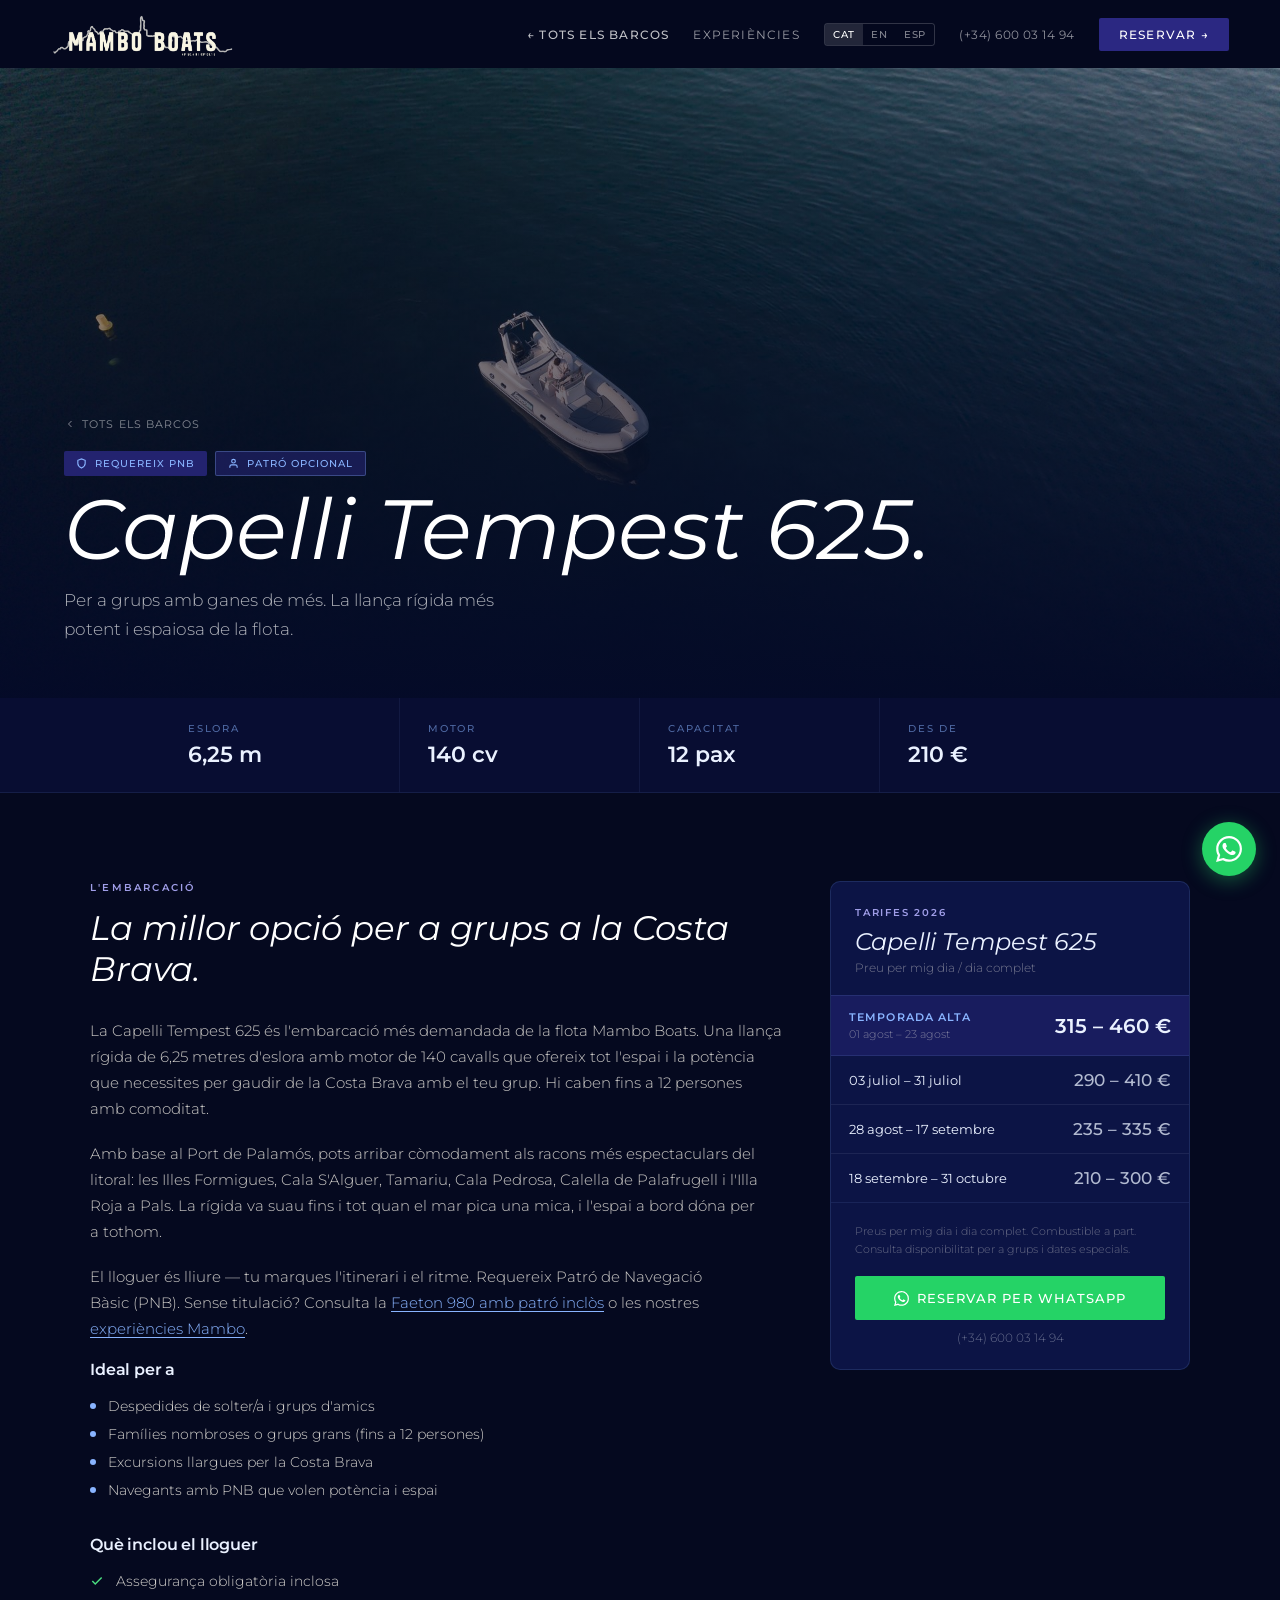
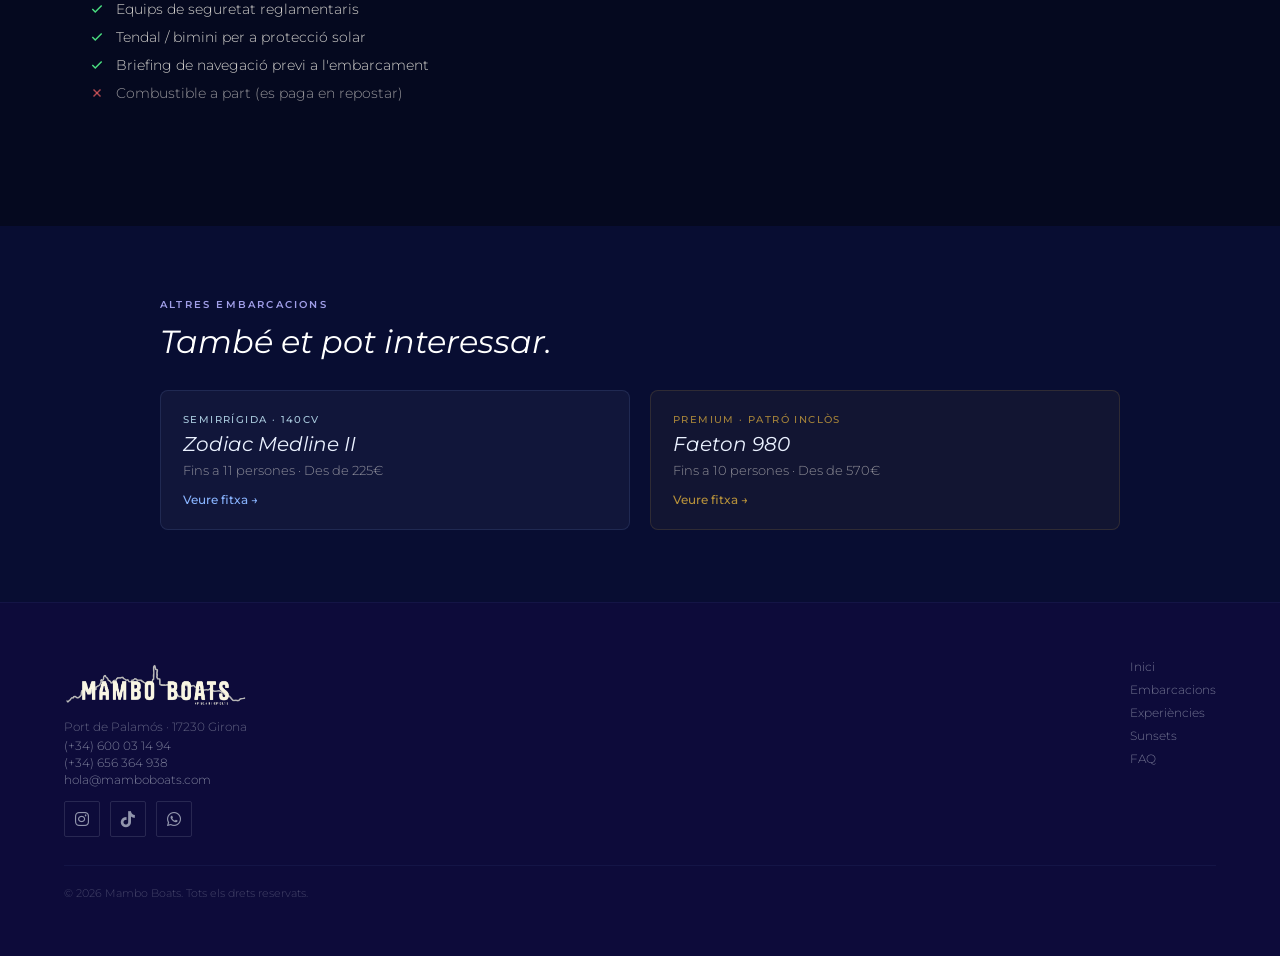
==== commit b59b2458: "Merge pull request #23 from mickeyglam/main Alvaro's phone number" ====
--- a/capelli-tempest-625.html
+++ b/capelli-tempest-625.html
@@ -2,6 +2,14 @@
 <html lang="ca">
 <head>
 <meta charset="UTF-8">
+<!-- Google tag (gtag.js) -->
+<script async src="https://www.googletagmanager.com/gtag/js?id=AW-774075966"></script>
+<script>
+  window.dataLayer = window.dataLayer || [];
+  function gtag(){dataLayer.push(arguments);}
+  gtag('js', new Date());
+  gtag('config', 'AW-774075966');
+</script>
 <meta name="viewport" content="width=device-width, initial-scale=1.0">
 <title>Alquiler Capelli Tempest 625 en Palamós | Mambo Boats — Costa Brava</title>
 <meta name="description" content="Alquiler Capelli Tempest 625 en Palamós. Lancha rígida 6,25m, 140cv, hasta 12 personas. Requiere PNB. Desde 210€. Costa Brava 2026. Reserva por WhatsApp.">
@@ -268,8 +276,8 @@
       <button onclick="setLang('en')" class="lang-btn" data-lang-btn="en">EN</button>
       <button onclick="setLang('es')" class="lang-btn" data-lang-btn="es">ESP</button>
     </div>
-    <a href="tel:+34611490585" class="bh-phone">(+34) 611 49 05 85</a>
-    <a href="https://wa.me/34611490585?text=Hola%2C+vull+informaci%C3%B3+sobre+la+Capelli+Tempest+625." class="btn-bh-cta" target="_blank"
+    <a href="tel:+34600031494" class="bh-phone">(+34) 600 03 14 94</a>
+    <a href="https://wa.me/34600031494?text=Hola%2C+vull+informaci%C3%B3+sobre+la+Capelli+Tempest+625." class="btn-bh-cta" target="_blank"
       data-es="Reservar →" data-en="Book now →" data-ca="Reservar →">Reservar →</a>
   </nav>
   <button class="bh-hamburger" onclick="toggleMobMenu()" aria-label="Menú">
@@ -289,9 +297,9 @@
     data-es="← Todos los barcos" data-en="← All boats" data-ca="← Tots els barcos">← Tots els barcos</a>
   <a href="index.html#experiencias" class="mob-link" onclick="toggleMobMenu()"
     data-es="Experiencias" data-en="Experiences" data-ca="Experiències">Experiències</a>
-  <a href="https://wa.me/34611490585?text=Hola%2C+vull+informaci%C3%B3+sobre+la+Capelli+Tempest+625." class="mob-cta" target="_blank"
+  <a href="https://wa.me/34600031494?text=Hola%2C+vull+informaci%C3%B3+sobre+la+Capelli+Tempest+625." class="mob-cta" target="_blank"
     data-es="Reservar por WhatsApp" data-en="Book via WhatsApp" data-ca="Reservar per WhatsApp">Reservar per WhatsApp</a>
-  <a href="tel:+34611490585" class="mob-phone">(+34) 611 49 05 85</a>
+  <a href="tel:+34600031494" class="mob-phone">(+34) 600 03 14 94</a>
 </div>
 
 <!-- ── HERO ── -->
@@ -481,11 +489,11 @@
             data-es="Precios para medio día y día completo. Combustible aparte. Consulta disponibilidad para grupos y fechas especiales."
             data-en="Half-day and full-day rates. Fuel not included. Ask about availability for groups and special dates."
             data-ca="Preus per mig dia i dia complet. Combustible a part. Consulta disponibilitat per a grups i dates especials.">Preus per mig dia i dia complet. Combustible a part. Consulta disponibilitat per a grups i dates especials.</p>
-          <a href="https://wa.me/34611490585?text=Hola%2C+vull+reservar+la+Capelli+Tempest+625+a+Palam%C3%B3s." class="btn-wa-pricing" target="_blank">
+          <a href="https://wa.me/34600031494?text=Hola%2C+vull+reservar+la+Capelli+Tempest+625+a+Palam%C3%B3s." class="btn-wa-pricing" target="_blank">
             <svg width="15" height="15" viewBox="0 0 24 24" fill="currentColor"><path d="M17.472 14.382c-.297-.149-1.758-.867-2.03-.967-.273-.099-.471-.148-.67.15-.197.297-.767.966-.94 1.164-.173.199-.347.223-.644.075-.297-.15-1.255-.463-2.39-1.475-.883-.788-1.48-1.761-1.653-2.059-.173-.297-.018-.458.13-.606.134-.133.298-.347.446-.52.149-.174.198-.298.298-.497.099-.198.05-.371-.025-.52-.075-.149-.669-1.612-.916-2.207-.242-.579-.487-.5-.669-.51-.173-.008-.371-.01-.57-.01-.198 0-.52.074-.792.372-.272.297-1.04 1.016-1.04 2.479 0 1.462 1.065 2.875 1.213 3.074.149.198 2.096 3.2 5.077 4.487.709.306 1.262.489 1.694.625.712.227 1.36.195 1.871.118.571-.085 1.758-.719 2.006-1.413.248-.694.248-1.289.173-1.413-.074-.124-.272-.198-.57-.347m-5.421 7.403h-.004a9.87 9.87 0 01-5.031-1.378l-.361-.214-3.741.982.998-3.648-.235-.374a9.86 9.86 0 01-1.51-5.26c.001-5.45 4.436-9.884 9.888-9.884 2.64 0 5.122 1.03 6.988 2.898a9.825 9.825 0 012.893 6.994c-.003 5.45-4.437 9.884-9.885 9.884m8.413-18.297A11.815 11.815 0 0012.05 0C5.495 0 .16 5.335.157 11.892c0 2.096.547 4.142 1.588 5.945L.057 24l6.305-1.654a11.882 11.882 0 005.683 1.448h.005c6.554 0 11.89-5.335 11.893-11.893a11.821 11.821 0 00-3.48-8.413Z"/></svg>
             <span data-es="Reservar por WhatsApp" data-en="Book via WhatsApp" data-ca="Reservar per WhatsApp">Reservar per WhatsApp</span>
           </a>
-          <a href="tel:+34611490585" class="pricing-phone">(+34) 611 49 05 85</a>
+          <a href="tel:+34600031494" class="pricing-phone">(+34) 600 03 14 94</a>
         </div>
       </div>
     </div>
@@ -524,13 +532,13 @@
     <div>
       <img class="footer-logo" src="img/logo_mambo_trans.png" alt="Mambo Boats">
       <p class="footer-address">Port de Palamós · 17230 Girona</p>
-      <a href="tel:+34611490585" class="footer-contact">(+34) 611 49 05 85</a>
+      <a href="tel:+34600031494" class="footer-contact">(+34) 600 03 14 94</a>
       <a href="tel:+34656364938" class="footer-contact">(+34) 656 364 938</a>
       <a href="mailto:hola@mamboboats.com" class="footer-contact">hola@mamboboats.com</a>
       <div class="footer-socials">
         <a href="https://www.instagram.com/mamboboats/" target="_blank" class="footer-social-btn" aria-label="Instagram"><i class="fab fa-instagram"></i></a>
         <a href="https://www.tiktok.com/@mamboboats" target="_blank" class="footer-social-btn" aria-label="TikTok"><i class="fab fa-tiktok"></i></a>
-        <a href="https://wa.me/34611490585" target="_blank" class="footer-social-btn" aria-label="WhatsApp"><i class="fab fa-whatsapp"></i></a>
+        <a href="https://wa.me/34600031494" target="_blank" class="footer-social-btn" aria-label="WhatsApp"><i class="fab fa-whatsapp"></i></a>
       </div>
     </div>
     <div class="footer-links">
@@ -549,7 +557,7 @@
 </footer>
 
 <!-- ── WHATSAPP FLOAT ── -->
-<a href="https://wa.me/34611490585?text=Hola%2C+vull+informaci%C3%B3+sobre+la+Capelli+Tempest+625." class="wa-float" target="_blank" aria-label="WhatsApp">
+<a href="https://wa.me/34600031494?text=Hola%2C+vull+informaci%C3%B3+sobre+la+Capelli+Tempest+625." class="wa-float" target="_blank" aria-label="WhatsApp">
   <svg width="26" height="26" viewBox="0 0 24 24" fill="white"><path d="M17.472 14.382c-.297-.149-1.758-.867-2.03-.967-.273-.099-.471-.148-.67.15-.197.297-.767.966-.94 1.164-.173.199-.347.223-.644.075-.297-.15-1.255-.463-2.39-1.475-.883-.788-1.48-1.761-1.653-2.059-.173-.297-.018-.458.13-.606.134-.133.298-.347.446-.52.149-.174.198-.298.298-.497.099-.198.05-.371-.025-.52-.075-.149-.669-1.612-.916-2.207-.242-.579-.487-.5-.669-.51-.173-.008-.371-.01-.57-.01-.198 0-.52.074-.792.372-.272.297-1.04 1.016-1.04 2.479 0 1.462 1.065 2.875 1.213 3.074.149.198 2.096 3.2 5.077 4.487.709.306 1.262.489 1.694.625.712.227 1.36.195 1.871.118.571-.085 1.758-.719 2.006-1.413.248-.694.248-1.289.173-1.413-.074-.124-.272-.198-.57-.347m-5.421 7.403h-.004a9.87 9.87 0 01-5.031-1.378l-.361-.214-3.741.982.998-3.648-.235-.374a9.86 9.86 0 01-1.51-5.26c.001-5.45 4.436-9.884 9.888-9.884 2.64 0 5.122 1.03 6.988 2.898a9.825 9.825 0 012.893 6.994c-.003 5.45-4.437 9.884-9.885 9.884m8.413-18.297A11.815 11.815 0 0012.05 0C5.495 0 .16 5.335.157 11.892c0 2.096.547 4.142 1.588 5.945L.057 24l6.305-1.654a11.882 11.882 0 005.683 1.448h.005c6.554 0 11.89-5.335 11.893-11.893a11.821 11.821 0 00-3.48-8.413Z"/></svg>
 </a>
 
